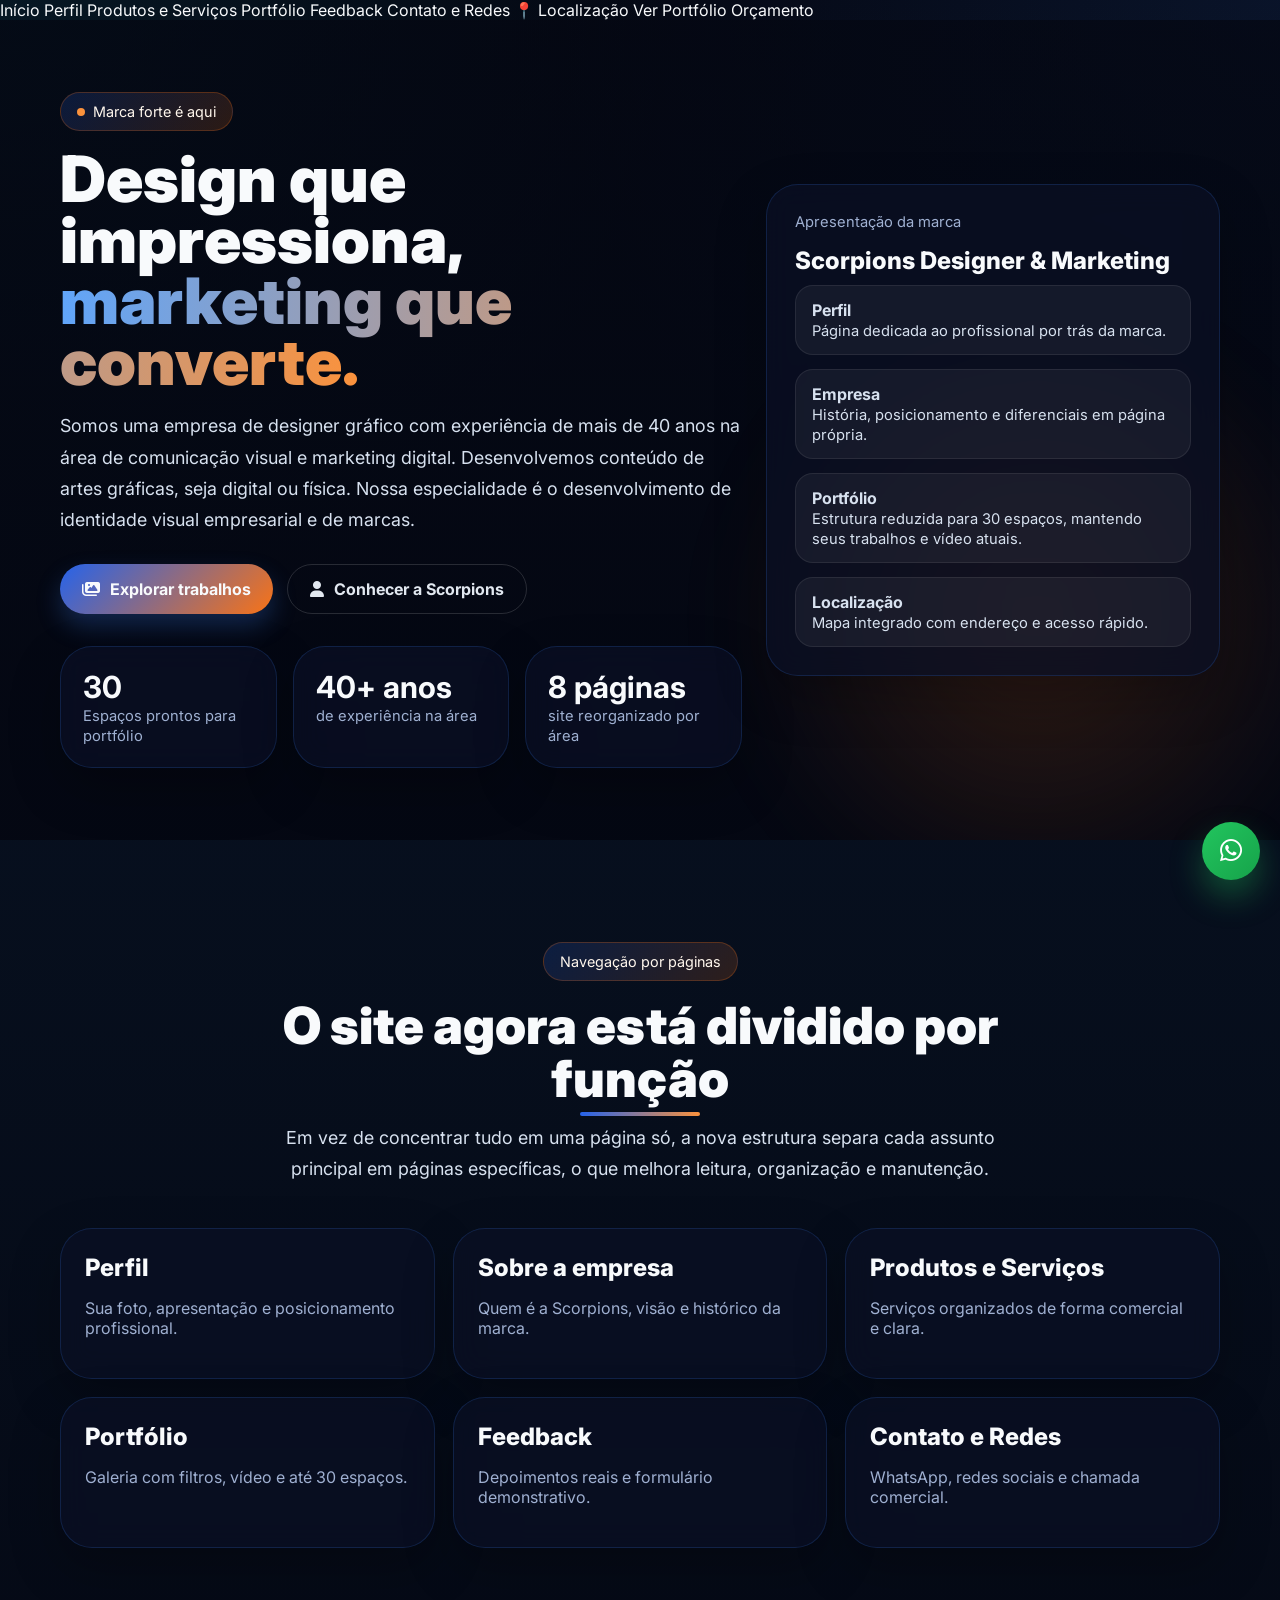
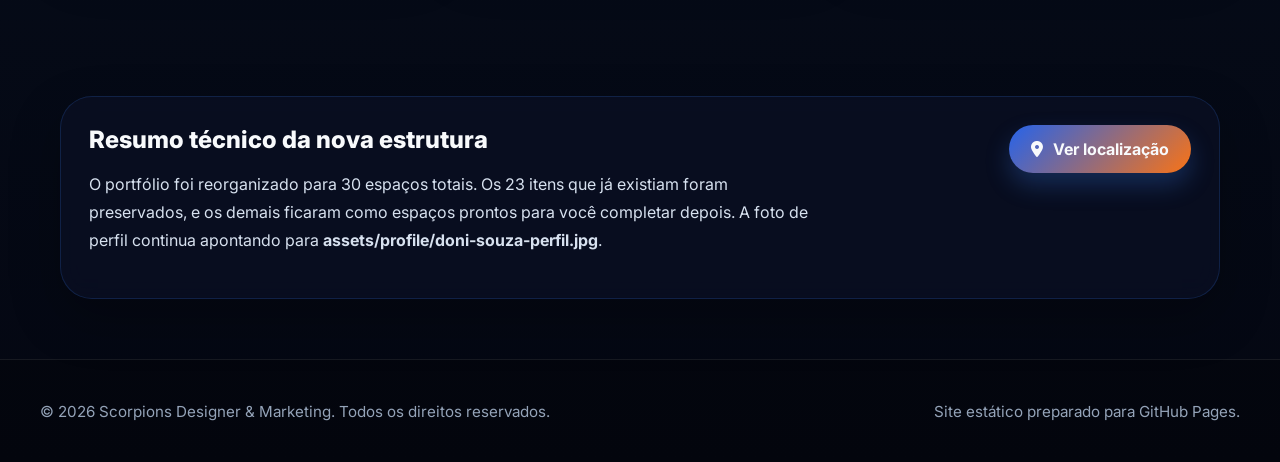
==== index.html @ fc5e5db9 "Update index.html" ====
<!DOCTYPE html>
<html lang="pt-BR">
<head>
  <meta charset="UTF-8" />
  <meta name="viewport" content="width=device-width, initial-scale=1.0" />
  <meta name="description" content="Somos uma empresa de designer gráfico com experiência de mais de 40 anos na área de comunicação visual e marketing digital. Desenvolvemos conteúdo de artes gráficas, seja digital ou física. Nossa especialidade é o desenvolvimento de identidade visual empresarial e de marcas." />
  <meta name="theme-color" content="#050816" />
  <title>Início | Scorpions Designer &amp; Marketing</title>
  <link rel="preconnect" href="https://fonts.googleapis.com">
  <link rel="preconnect" href="https://fonts.gstatic.com" crossorigin>
  <link href="https://fonts.googleapis.com/css2?family=Inter:wght@400;500;600;700;800;900&display=swap" rel="stylesheet">
  <link rel="stylesheet" href="https://cdnjs.cloudflare.com/ajax/libs/font-awesome/6.6.0/css/all.min.css">
  <link rel="stylesheet" href="assets/css/styles.css">
</head>
<body>
  <div class="noise"></div>
  <header class="scorpions-header">
  <div class="scorpions-header-bg">
    <div class="scorpions-header-inner">
      <nav class="scorpions-header-nav">
        <a href="index.html" class="scorpions-nav-btn orange">Início</a>
        <a href="perfil.html" class="scorpions-nav-btn blue">Perfil</a>
        <a href="servicos.html" class="scorpions-nav-btn orange">Produtos e Serviços</a>
        <a href="portfolio.html" class="scorpions-nav-btn blue">Portfólio</a>
        <a href="feedback.html" class="scorpions-nav-btn orange">Feedback</a>
        <a href="contato-redes.html" class="scorpions-nav-btn blue">Contato e Redes</a>
        <a href="localizacao.html" class="scorpions-nav-btn blue">📍 Localização</a>
        <a href="portfolio.html" class="scorpions-nav-btn black">Ver Portfólio</a>
        <a href="https://wa.me/5517981059612?text=Ol%C3%A1!%20Vi%20o%20site%20da%20Scorpions%20Designer%20%26%20Marketing%20e%20quero%20um%20or%C3%A7amento."
           target="_blank"
           rel="noopener noreferrer"
           class="scorpions-nav-btn whatsapp">
          Orçamento
        </a>
      </nav>
    </div>
  </div>
</header>
  
<main>
  <section class="hero">
    <div class="logo-watermark">
      <img src="https://i.postimg.cc/ZYfWFpmx/LOGO_SCORPIONS_2024_02.png" alt="">
    </div>
    <div class="container hero-grid">
      <div>
        <span class="badge"><span class="dot"></span> Marca forte é aqui</span>
        <h1 class="h1">Design que impressiona, <span class="gradient-text">marketing que converte.</span></h1>
        <p class="lead">Somos uma empresa de designer gráfico com experiência de mais de 40 anos na área de comunicação visual e marketing digital. Desenvolvemos conteúdo de artes gráficas, seja digital ou física. Nossa especialidade é o desenvolvimento de identidade visual empresarial e de marcas.</p>
        <div class="hero-actions" style="margin-top:28px">
          <a href="portfolio.html" class="btn"><i class="fa-solid fa-images"></i>Explorar trabalhos</a>
          <a href="perfil.html" class="btn-ghost"><i class="fa-solid fa-user"></i>Conhecer a Scorpions</a>
        </div>
        <div class="kpis">
          <div class="glass kpi"><strong>30</strong><span class="muted small">Espaços prontos para portfólio</span></div>
          <div class="glass kpi"><strong>40+ anos</strong><span class="muted small">de experiência na área</span></div>
          <div class="glass kpi"><strong>8 páginas</strong><span class="muted small">site reorganizado por área</span></div>
        </div>
      </div>
      <div class="glass panel">
        <p class="small muted" style="margin-top:0">Apresentação da marca</p>
        <h2 class="h3">Scorpions Designer & Marketing</h2>
        <div class="callout-list">
          <div class="notice"><strong>Perfil</strong><br><span class="small">Página dedicada ao profissional por trás da marca.</span></div>
          <div class="notice"><strong>Empresa</strong><br><span class="small">História, posicionamento e diferenciais em página própria.</span></div>
          <div class="notice"><strong>Portfólio</strong><br><span class="small">Estrutura reduzida para 30 espaços, mantendo seus trabalhos e vídeo atuais.</span></div>
          <div class="notice"><strong>Localização</strong><br><span class="small">Mapa integrado com endereço e acesso rápido.</span></div>
        </div>
      </div>
    </div>
  </section>

  <section class="section">
    <div class="container">
      <div class="section-header">
        <p class="badge" style="margin-bottom:18px">Navegação por páginas</p>
        <h2 class="h2 glow-line">O site agora está dividido por função</h2>
        <p class="lead">Em vez de concentrar tudo em uma página só, a nova estrutura separa cada assunto principal em páginas específicas, o que melhora leitura, organização e manutenção.</p>
      </div>
      <div class="quick-nav">
        <a class="glass card-link" href="perfil.html"><h3 class="h3">Perfil</h3><p class="muted">Sua foto, apresentação e posicionamento profissional.</p></a>
        <a class="glass card-link" href="empresa.html"><h3 class="h3">Sobre a empresa</h3><p class="muted">Quem é a Scorpions, visão e histórico da marca.</p></a>
        <a class="glass card-link" href="servicos.html"><h3 class="h3">Produtos e Serviços</h3><p class="muted">Serviços organizados de forma comercial e clara.</p></a>
        <a class="glass card-link" href="portfolio.html"><h3 class="h3">Portfólio</h3><p class="muted">Galeria com filtros, vídeo e até 30 espaços.</p></a>
        <a class="glass card-link" href="feedback.html"><h3 class="h3">Feedback</h3><p class="muted">Depoimentos reais e formulário demonstrativo.</p></a>
        <a class="glass card-link" href="contato-redes.html"><h3 class="h3">Contato e Redes</h3><p class="muted">WhatsApp, redes sociais e chamada comercial.</p></a>
      </div>
    </div>
  </section>

  <section class="section-tight">
    <div class="container">
      <div class="glass panel split-action">
        <div style="max-width:720px">
          <h3 class="h3">Resumo técnico da nova estrutura</h3>
          <p class="lead" style="font-size:1rem">O portfólio foi reorganizado para 30 espaços totais. Os 23 itens que já existiam foram preservados, e os demais ficaram como espaços prontos para você completar depois. A foto de perfil continua apontando para <strong>assets/profile/doni-souza-perfil.jpg</strong>.</p>
        </div>
        <a href="localizacao.html" class="btn"><i class="fa-solid fa-location-dot"></i>Ver localização</a>
      </div>
    </div>
  </section>
</main>

  
    <footer class="footer">
      <div class="container footer-inner">
        <p>© 2026 Scorpions Designer & Marketing. Todos os direitos reservados.</p>
        <p>Site estático preparado para GitHub Pages.</p>
      </div>
    </footer>
    <a class="whatsapp-float" href="https://wa.me/5517981059612?text=Olá!%20Vi%20o%20site%20da%20Scorpions%20Designer%20&%20Marketing%20e%20quero%20um%20orçamento." target="_blank" rel="noopener noreferrer" aria-label="WhatsApp">
      <i class="fa-brands fa-whatsapp"></i>
    </a>
    <script src="assets/js/site.js"></script>
    
</body>
</html>
---- assets/css/styles.css ----
:root{
  --bg:#050816;
  --bg-soft:#0a1024;
  --card:rgba(10,16,36,.72);
  --line:rgba(59,130,246,.18);
  --text:#f8fafc;
  --muted:#9fb0d1;
  --primary:#2563eb;
  --primary-2:#f97316;
  --accent:#fb923c;
  --success:#22c55e;
}
*{box-sizing:border-box;scroll-behavior:smooth}
body{
  margin:0;
  font-family:'Inter',system-ui,sans-serif;
  color:var(--text);
  background:
    radial-gradient(circle at top left, rgba(34,211,238,.08), transparent 28%),
    radial-gradient(circle at top right, rgba(59,130,246,.10), transparent 30%),
    linear-gradient(180deg, #040712 0%, #07101f 35%, #040712 100%);
}
a{text-decoration:none;color:inherit}
img{max-width:100%;display:block}
.noise{
  position:fixed;inset:0;pointer-events:none;opacity:.04;
  background-image:radial-gradient(#fff .5px, transparent .5px);
  background-size:14px 14px;z-index:60;mix-blend-mode:soft-light;
}
.site-header{
  position:sticky;top:0;z-index:50;
  border-bottom:1px solid rgba(255,255,255,.08);
  background:rgba(4,7,18,.78);
  backdrop-filter:blur(16px);
}
.container{max-width:1200px;margin:0 auto;padding:0 20px}
.navbar{min-height:80px;display:flex;align-items:center;justify-content:space-between;gap:20px}
.brand{display:flex;align-items:center;gap:12px;min-width:0}
.brand img{height:48px;width:auto}
.brand-title{font-weight:900;letter-spacing:.25em;font-size:.95rem;line-height:1}
.brand-sub{font-size:.86rem;color:var(--muted)}
.nav-links{display:flex;flex-wrap:wrap;gap:18px;align-items:center;justify-content:center}
.nav-links a{color:#cbd5e1;font-size:.95rem;transition:.25s}
.nav-links a:hover,.nav-links a.active{color:#fff}
.nav-actions{display:flex;align-items:center;gap:12px}
.btn,.btn-ghost{
  display:inline-flex;align-items:center;gap:10px;
  padding:14px 22px;border-radius:999px;font-weight:700;transition:.25s;
}
.btn{
  background:linear-gradient(135deg,var(--primary),var(--primary-2));
  box-shadow:0 12px 24px rgba(59,130,246,.25);
}
.btn:hover{filter:brightness(1.08)}
.btn-ghost{border:1px solid rgba(255,255,255,.14);color:#e2e8f0}
.btn-ghost:hover{border-color:rgba(249,115,22,.35);color:#fff}
.section{padding:88px 0}
.section-tight{padding:60px 0}
.hero{
  position:relative;overflow:hidden;min-height:calc(100vh - 80px);
  display:flex;align-items:center;
}
.hero::before{
  content:"";position:absolute;inset:0;z-index:-3;
  background:
    linear-gradient(180deg, rgba(4,7,18,.76), rgba(4,7,18,.96)),
    url('https://images.unsplash.com/photo-1516321318423-f06f85e504b3?q=80&w=1600&auto=format&fit=crop') center/cover no-repeat;
}
.hero::after{
  content:"";position:absolute;right:-10%;bottom:-18%;z-index:-2;
  width:min(58vw,760px);aspect-ratio:1;
  background:radial-gradient(circle, rgba(249,115,22,.18), transparent 60%);
  filter:blur(40px);
}
.logo-watermark{
  position:absolute;inset:0;display:grid;place-items:center;opacity:.10;pointer-events:none;z-index:-1;
}
.logo-watermark img{width:min(82vw,900px);filter:drop-shadow(0 0 30px rgba(249,115,22,.22)) drop-shadow(0 0 18px rgba(37,99,235,.35))}
.hero-grid,.two-col,.three-col,.four-col,.cards-grid{display:grid;gap:24px}
.hero-grid{grid-template-columns:1.2fr .8fr;align-items:center;min-height:calc(100vh - 80px)}
.two-col{grid-template-columns:1fr 1fr}
.three-col{grid-template-columns:repeat(3,1fr)}
.four-col{grid-template-columns:repeat(4,1fr)}
.cards-grid{grid-template-columns:repeat(3,1fr)}
.glass{
  background:var(--card);backdrop-filter:blur(14px);
  border:1px solid var(--line);box-shadow:0 20px 50px rgba(0,0,0,.25);
  border-radius:32px;
}
.panel{padding:28px}
.badge{
  display:inline-flex;align-items:center;gap:8px;border-radius:999px;
  border:1px solid rgba(249,115,22,.24);background:linear-gradient(135deg, rgba(37,99,235,.18), rgba(249,115,22,.16));
  color:#fff7ed;padding:10px 16px;font-size:.9rem
}
.dot{width:8px;height:8px;border-radius:999px;background:var(--accent)}
.h1{font-size:clamp(2.6rem,5vw,4.7rem);font-weight:900;line-height:.95;margin:18px 0}
.h2{font-size:clamp(2rem,4vw,3.4rem);font-weight:900;line-height:1.02;margin:0 0 14px}
.h3{font-size:1.5rem;font-weight:800;margin:0 0 10px}
.lead{font-size:1.12rem;line-height:1.75;color:#d7e1ef}
.muted{color:var(--muted)}
.gradient-text{
  background:linear-gradient(90deg,#60a5fa,#fb923c);
  -webkit-background-clip:text;background-clip:text;color:transparent;
}
.glow-line{position:relative}
.glow-line::after{
  content:"";position:absolute;left:50%;bottom:-12px;transform:translateX(-50%);
  width:120px;height:4px;border-radius:999px;background:linear-gradient(90deg,var(--primary),var(--accent))
}
.kpis{display:grid;grid-template-columns:repeat(3,1fr);gap:16px;margin-top:32px}
.kpi{padding:22px}
.kpi strong{display:block;font-size:1.9rem}
.card-link,.service-card,.review-card,.portfolio-card{transition:.25s}
.card-link:hover,.service-card:hover,.review-card:hover,.portfolio-card:hover{
  transform:translateY(-6px);border-color:rgba(249,115,22,.35);box-shadow:0 18px 40px rgba(0,0,0,.28)
}
.card-link{padding:24px}
.section-header{max-width:760px;margin:0 auto 44px;text-align:center}
.profile-photo{
  aspect-ratio:1/1;border-radius:28px;overflow:hidden;background:#0b1229;
  border:1px solid rgba(148,163,184,.16)
}
.list-check{display:grid;gap:10px;color:#d8e3ef;padding:0;margin:0;list-style:none}
.list-check li{display:flex;gap:10px;align-items:flex-start}
.list-check i{color:var(--accent);margin-top:4px}
.service-card,.review-card,.mini-card,.location-card{padding:24px}
.portfolio-controls{display:flex;flex-wrap:wrap;gap:12px}
.filter-btn{
  border:1px solid rgba(255,255,255,.15);color:#e2e8f0;background:transparent;
  padding:12px 18px;border-radius:999px;cursor:pointer;transition:.25s
}
.filter-btn.active,.filter-btn:hover{background:linear-gradient(135deg, rgba(37,99,235,.26), rgba(249,115,22,.24));border-color:rgba(249,115,22,.35);color:#fff}
.portfolio-grid{display:grid;grid-template-columns:repeat(4,1fr);gap:20px}
.portfolio-media{
  aspect-ratio:4/5;overflow:hidden;border-radius:26px 26px 0 0;
  background:linear-gradient(135deg, rgba(15,23,42,.98), rgba(30,41,59,.95))
}
.portfolio-media img,.portfolio-media video,.portfolio-media iframe{width:100%;height:100%;border:0;display:block;object-fit:cover}
.portfolio-content{padding:16px 18px}
.portfolio-badge{
  position:absolute;top:12px;right:12px;background:rgba(3,7,18,.75);
  border:1px solid rgba(148,163,184,.22);color:#e2e8f0;border-radius:999px;font-size:.74rem;padding:8px 12px
}
.portfolio-card{overflow:hidden}
.portfolio-card .portfolio-media-wrap{position:relative}
.placeholder-card{opacity:.78}
.feedback-form{display:grid;gap:14px}
.field{display:grid;gap:8px}
.input,.textarea{
  width:100%;border-radius:20px;border:1px solid rgba(255,255,255,.10);
  background:rgba(255,255,255,.05);padding:14px 16px;color:#fff;outline:0
}
.input:focus,.textarea:focus{border-color:rgba(34,211,238,.4)}
.map-frame{width:100%;min-height:420px;border:0;border-radius:26px}
.footer{border-top:1px solid rgba(255,255,255,.08);background:rgba(0,0,0,.28)}
.footer-inner{padding:26px 0;display:flex;gap:12px;justify-content:space-between;align-items:center;color:#94a3b8;font-size:.95rem}
.whatsapp-float{
  position:fixed;right:20px;bottom:20px;z-index:70;width:58px;height:58px;border-radius:999px;
  display:grid;place-items:center;background:linear-gradient(135deg,#22c55e,#16a34a);
  box-shadow:0 16px 32px rgba(34,197,94,.35);color:white;font-size:1.6rem
}
.hero-actions{display:flex;flex-wrap:wrap;gap:14px}
.callout-list{display:grid;gap:14px}
.split-action{display:flex;flex-wrap:wrap;gap:14px;justify-content:space-between;align-items:flex-start}
.quick-nav{display:grid;grid-template-columns:repeat(3,1fr);gap:18px}
.small{font-size:.92rem}
.notice{padding:14px 16px;border-radius:18px;background:rgba(255,255,255,.05);border:1px solid rgba(255,255,255,.08);color:#d7e1ef}
.hidden-mobile{display:inline-flex}
@media (max-width:1100px){
  .hero-grid,.two-col,.three-col,.four-col,.cards-grid,.quick-nav,.portfolio-grid{grid-template-columns:1fr 1fr}
}
@media (max-width:820px){
  .nav-links{display:none}
  .hero-grid,.two-col,.three-col,.four-col,.cards-grid,.quick-nav,.portfolio-grid,.kpis{grid-template-columns:1fr}
  .hidden-mobile{display:none}
  .section{padding:72px 0}
  .panel,.service-card,.review-card,.mini-card,.location-card,.card-link{padding:22px}
  .footer-inner{flex-direction:column;text-align:center}
  .brand-title{font-size:.82rem}
}
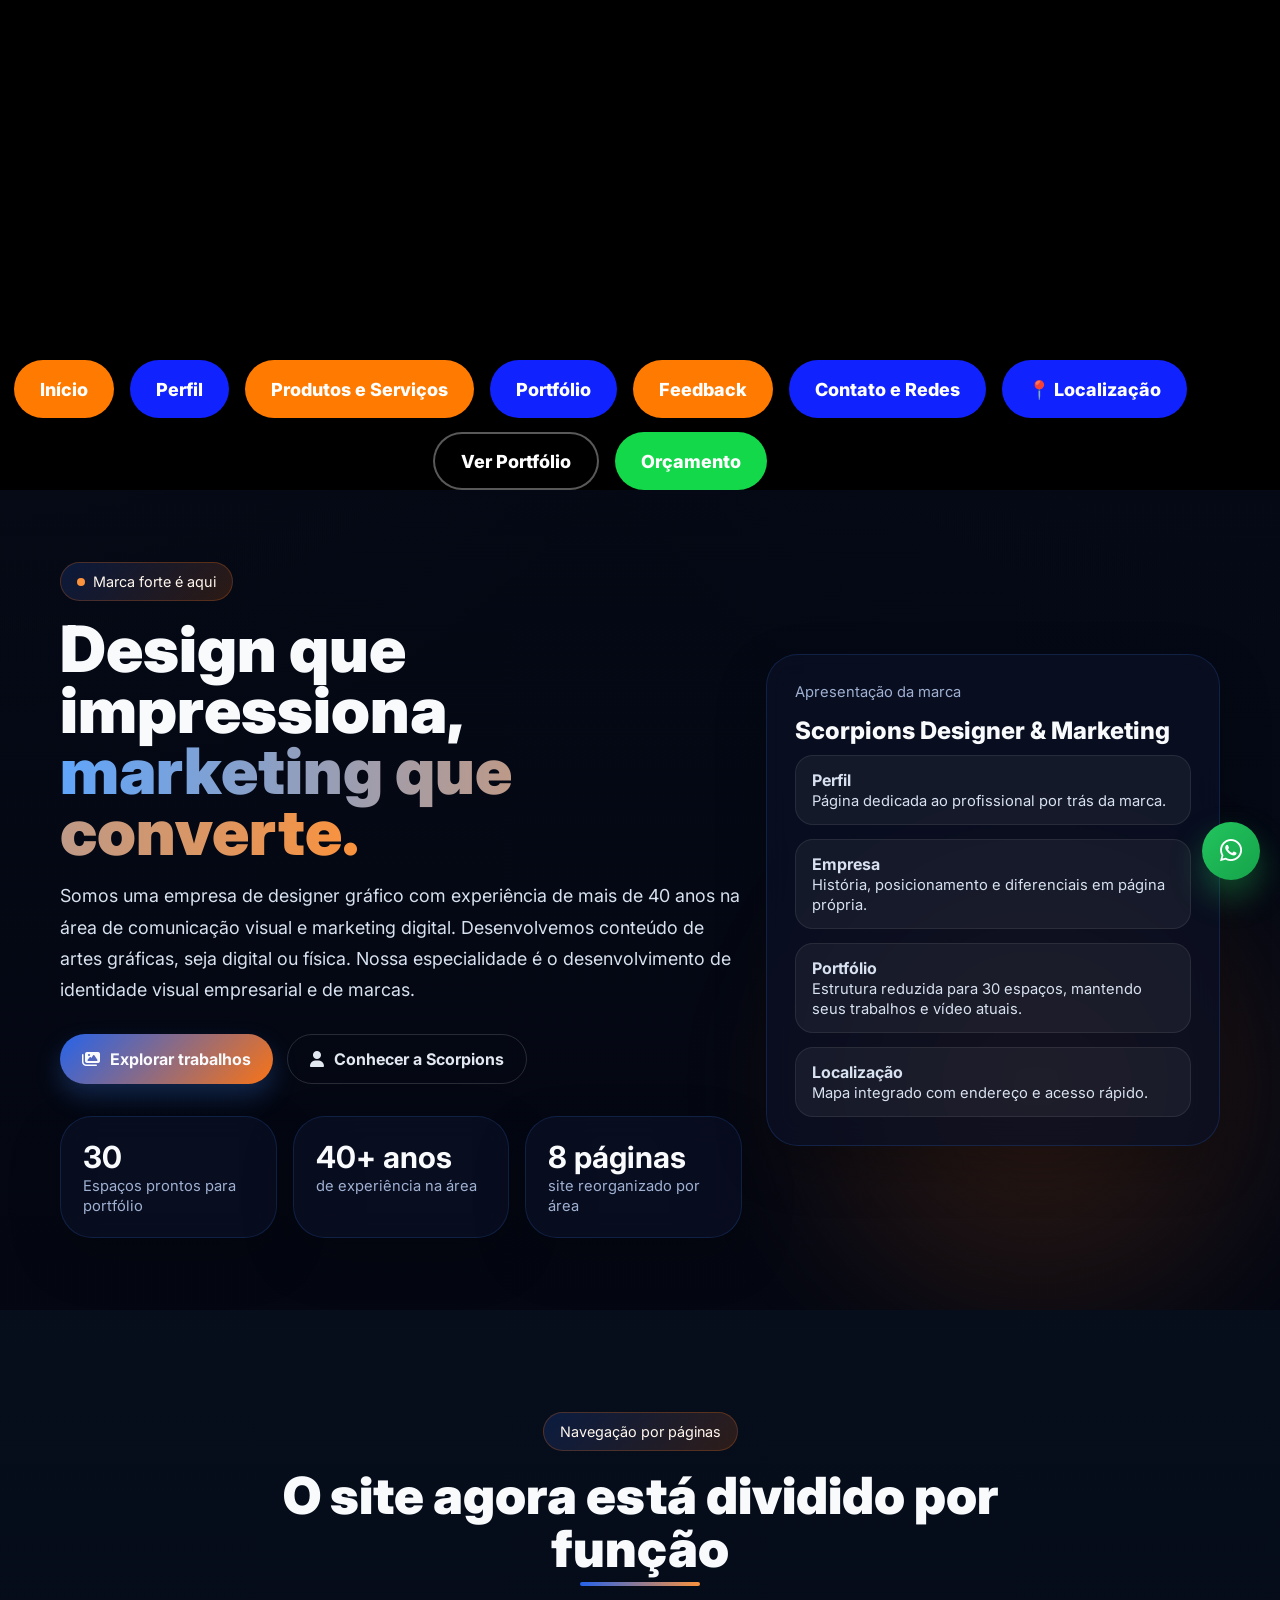
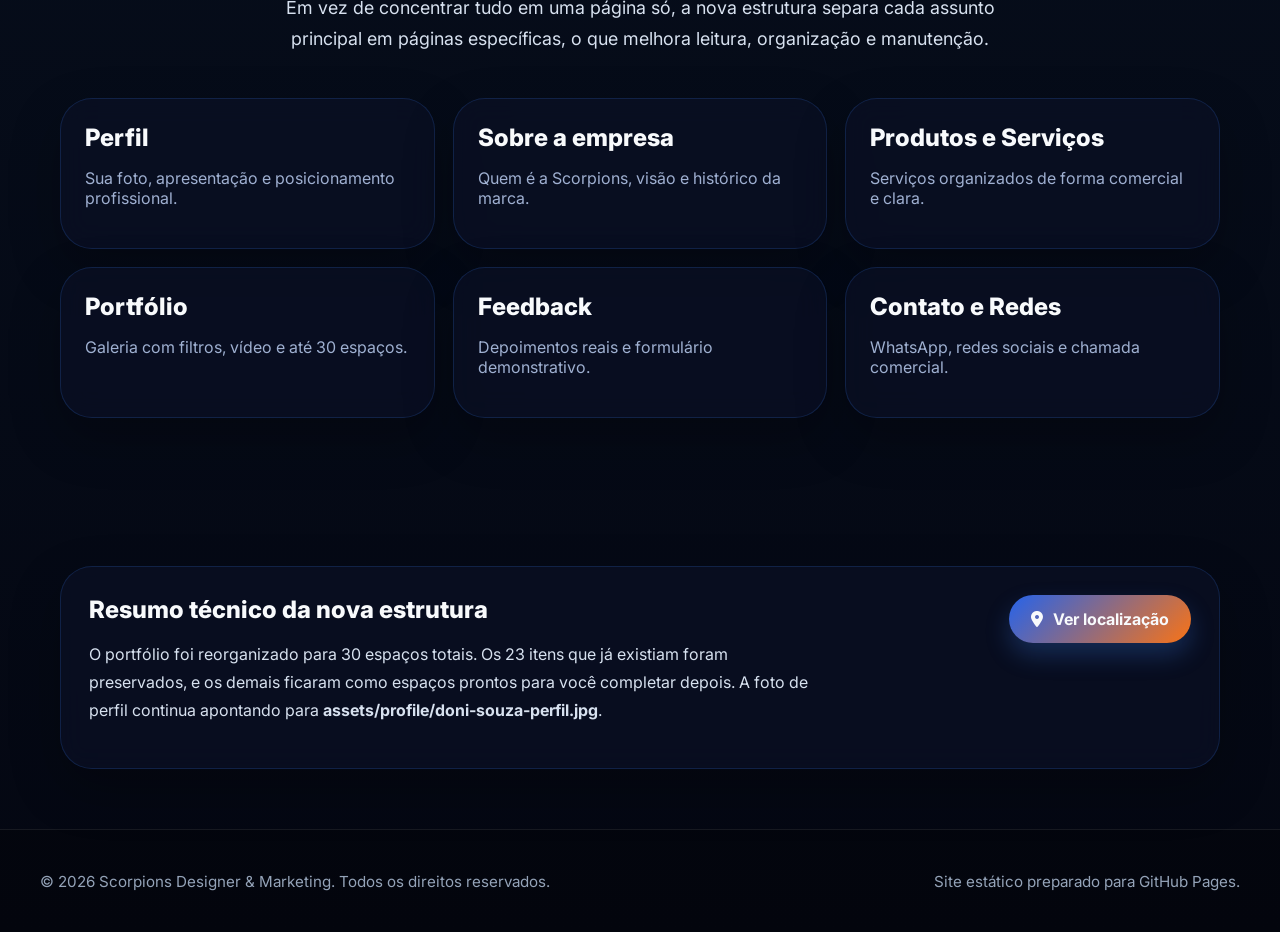
==== commit 2220b42a: "Update index.html" ====
--- a/index.html
+++ b/index.html
@@ -15,25 +15,25 @@
 <body>
   <div class="noise"></div>
   <header class="scorpions-header">
-  <div class="scorpions-header-bg">
-    <div class="scorpions-header-inner">
-      <nav class="scorpions-header-nav">
-        <a href="index.html" class="scorpions-nav-btn orange">Início</a>
-        <a href="perfil.html" class="scorpions-nav-btn blue">Perfil</a>
-        <a href="servicos.html" class="scorpions-nav-btn orange">Produtos e Serviços</a>
-        <a href="portfolio.html" class="scorpions-nav-btn blue">Portfólio</a>
-        <a href="feedback.html" class="scorpions-nav-btn orange">Feedback</a>
-        <a href="contato-redes.html" class="scorpions-nav-btn blue">Contato e Redes</a>
-        <a href="localizacao.html" class="scorpions-nav-btn blue">📍 Localização</a>
-        <a href="portfolio.html" class="scorpions-nav-btn black">Ver Portfólio</a>
-        <a href="https://wa.me/5517981059612?text=Ol%C3%A1!%20Vi%20o%20site%20da%20Scorpions%20Designer%20%26%20Marketing%20e%20quero%20um%20or%C3%A7amento."
-           target="_blank"
-           rel="noopener noreferrer"
-           class="scorpions-nav-btn whatsapp">
-          Orçamento
-        </a>
-      </nav>
-    </div>
+  <div class="scorpions-header-bg"></div>
+
+  <div class="scorpions-header-menu">
+    <nav class="scorpions-header-nav">
+      <a href="index.html" class="scorpions-nav-btn orange">Início</a>
+      <a href="perfil.html" class="scorpions-nav-btn blue">Perfil</a>
+      <a href="servicos.html" class="scorpions-nav-btn orange">Produtos e Serviços</a>
+      <a href="portfolio.html" class="scorpions-nav-btn blue">Portfólio</a>
+      <a href="feedback.html" class="scorpions-nav-btn orange">Feedback</a>
+      <a href="contato-redes.html" class="scorpions-nav-btn blue">Contato e Redes</a>
+      <a href="localizacao.html" class="scorpions-nav-btn blue">📍 Localização</a>
+      <a href="portfolio.html" class="scorpions-nav-btn black">Ver Portfólio</a>
+      <a href="https://wa.me/5517981059612?text=Ol%C3%A1!%20Vi%20o%20site%20da%20Scorpions%20Designer%20%26%20Marketing%20e%20quero%20um%20or%C3%A7amento."
+         target="_blank"
+         rel="noopener noreferrer"
+         class="scorpions-nav-btn whatsapp">
+        Orçamento
+      </a>
+    </nav>
   </div>
 </header>
   
--- a/assets/css/styles.css
+++ b/assets/css/styles.css
@@ -180,3 +180,82 @@
   .footer-inner{flex-direction:column;text-align:center}
   .brand-title{font-size:.82rem}
 }
+.scorpions-header {
+  width: 100%;
+  background: #000;
+}
+
+.scorpions-header-bg {
+  min-height: 360px;
+  background: url("../header/cabecalho-scorpions.png") center center / cover no-repeat;
+  display: flex;
+  align-items: flex-end;
+  justify-content: center;
+  padding: 24px 20px 28px;
+}
+
+.scorpions-header-nav {
+  display: flex;
+  flex-wrap: wrap;
+  justify-content: center;
+  gap: 14px 16px;
+  max-width: 1200px;
+}
+
+.scorpions-nav-btn {
+  display: inline-flex;
+  align-items: center;
+  justify-content: center;
+  min-height: 58px;
+  padding: 0 26px;
+  border-radius: 999px;
+  font-weight: 800;
+  font-size: 18px;
+  text-decoration: none;
+  color: #fff;
+  transition: .2s;
+}
+
+.scorpions-nav-btn:hover {
+  transform: translateY(-2px);
+}
+
+.scorpions-nav-btn.orange {
+  background: #ff7a00;
+}
+
+.scorpions-nav-btn.blue {
+  background: #1023ff;
+}
+
+.scorpions-nav-btn.black {
+  background: #000;
+  border: 2px solid rgba(255,255,255,0.35);
+}
+
+.scorpions-nav-btn.whatsapp {
+  background: #12d84a;
+}
+
+@media (max-width: 820px) {
+  .scorpions-header-bg {
+    min-height: 280px;
+    padding: 18px 14px 22px;
+  }
+
+  .scorpions-nav-btn {
+    min-height: 48px;
+    padding: 0 18px;
+    font-size: 15px;
+  }
+}
+
+@media (max-width: 560px) {
+  .scorpions-nav-btn {
+    width: calc(50% - 8px);
+    min-width: 140px;
+    padding: 12px 14px;
+    text-align: center;
+    line-height: 1.2;
+  }
+}
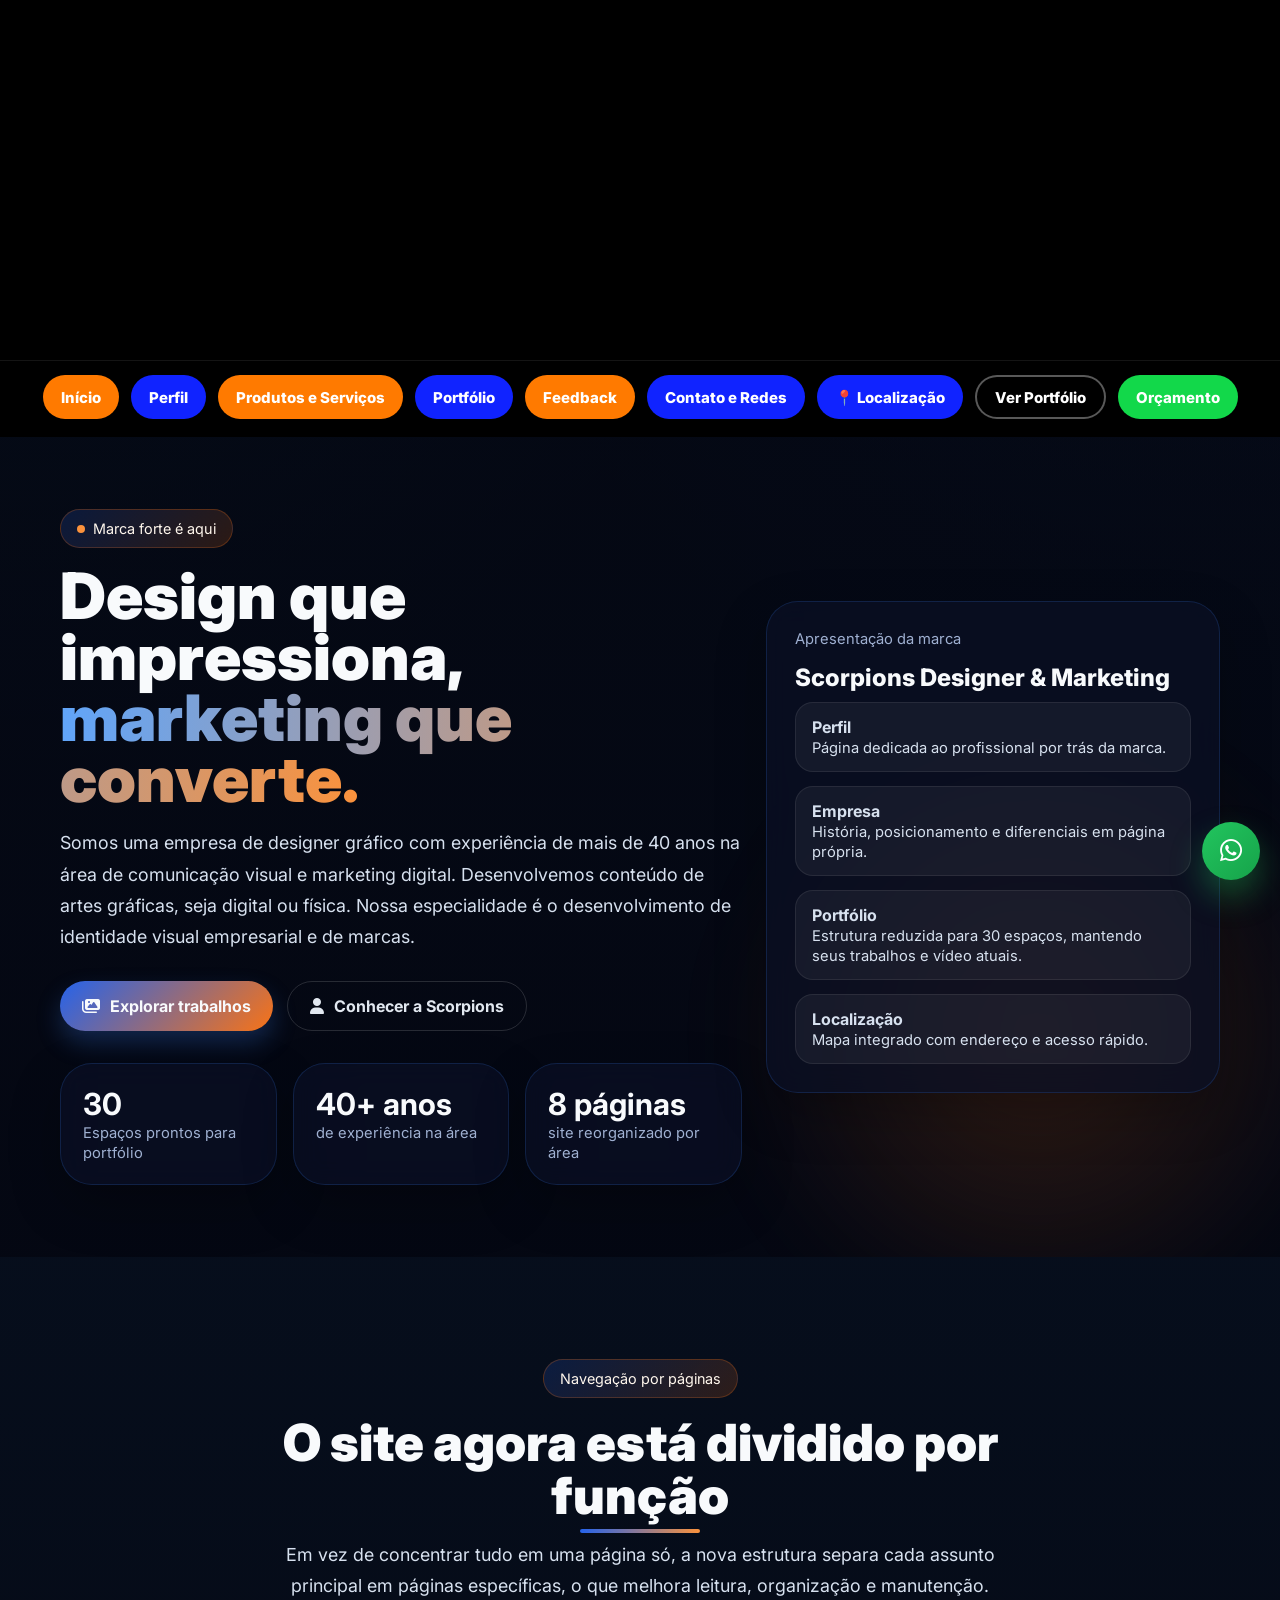
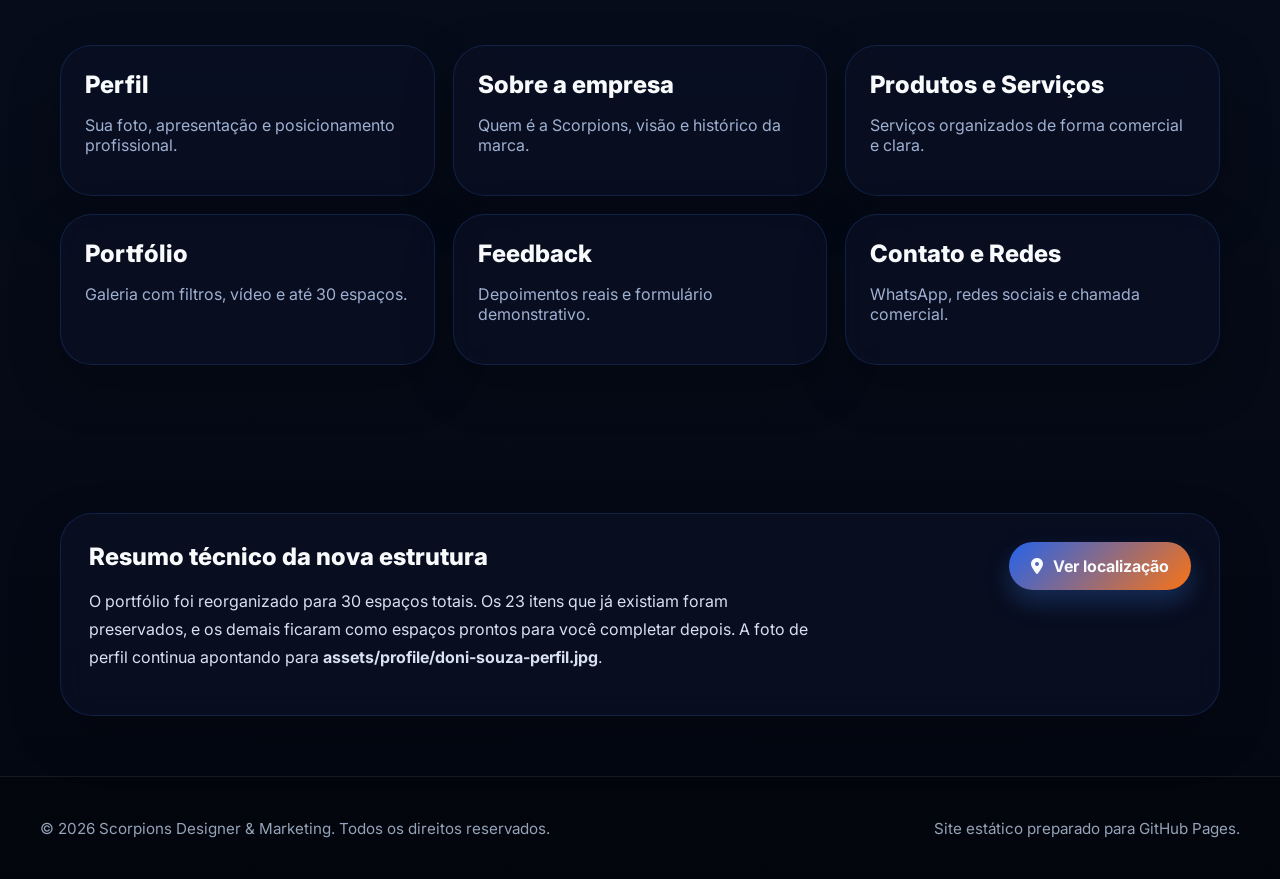
==== commit 5b52b809: "Update index.html" ====
--- a/index.html
+++ b/index.html
@@ -1,6 +1,9 @@
 <!DOCTYPE html>
 <html lang="pt-BR">
 <head>
+  <meta charset="UTF-8">
+  <meta name="google-site-verification" content="google6e9a2081fc88352f.html">
+  <title>Meu site</title>
   <meta charset="UTF-8" />
   <meta name="viewport" content="width=device-width, initial-scale=1.0" />
   <meta name="description" content="Somos uma empresa de designer gráfico com experiência de mais de 40 anos na área de comunicação visual e marketing digital. Desenvolvemos conteúdo de artes gráficas, seja digital ou física. Nossa especialidade é o desenvolvimento de identidade visual empresarial e de marcas." />
--- a/assets/css/styles.css
+++ b/assets/css/styles.css
@@ -259,3 +259,95 @@
     line-height: 1.2;
   }
 }
+.scorpions-header {
+  width: 100%;
+  background: #000;
+}
+
+.scorpions-header-bg {
+  width: 100%;
+  height: 220px;
+  background: url("../header/cabecalho-scorpions.png") center center / cover no-repeat;
+}
+
+.scorpions-header-menu {
+  background: #000;
+  padding: 14px 12px 18px;
+  border-top: 1px solid rgba(255,255,255,0.08);
+}
+
+.scorpions-header-nav {
+  display: flex;
+  flex-wrap: wrap;
+  justify-content: center;
+  gap: 10px 12px;
+  max-width: 1200px;
+  margin: 0 auto;
+}
+
+.scorpions-nav-btn {
+  display: inline-flex;
+  align-items: center;
+  justify-content: center;
+  min-height: 44px;
+  padding: 0 18px;
+  border-radius: 999px;
+  font-weight: 800;
+  font-size: 15px;
+  text-decoration: none;
+  color: #fff;
+  transition: .2s;
+  white-space: nowrap;
+}
+
+.scorpions-nav-btn:hover {
+  transform: translateY(-2px);
+}
+
+.scorpions-nav-btn.orange {
+  background: #ff7a00;
+}
+
+.scorpions-nav-btn.blue {
+  background: #1023ff;
+}
+
+.scorpions-nav-btn.black {
+  background: #000;
+  border: 2px solid rgba(255,255,255,0.35);
+}
+
+.scorpions-nav-btn.whatsapp {
+  background: #12d84a;
+}
+
+@media (max-width: 820px) {
+  .scorpions-header-bg {
+    height: 170px;
+  }
+
+  .scorpions-nav-btn {
+    min-height: 40px;
+    padding: 0 14px;
+    font-size: 14px;
+  }
+}
+
+@media (max-width: 560px) {
+  .scorpions-header-bg {
+    height: 130px;
+  }
+
+  .scorpions-header-nav {
+    gap: 8px;
+  }
+
+  .scorpions-nav-btn {
+    width: calc(50% - 6px);
+    min-width: 130px;
+    white-space: normal;
+    text-align: center;
+    line-height: 1.2;
+    padding: 10px 12px;
+  }
+}
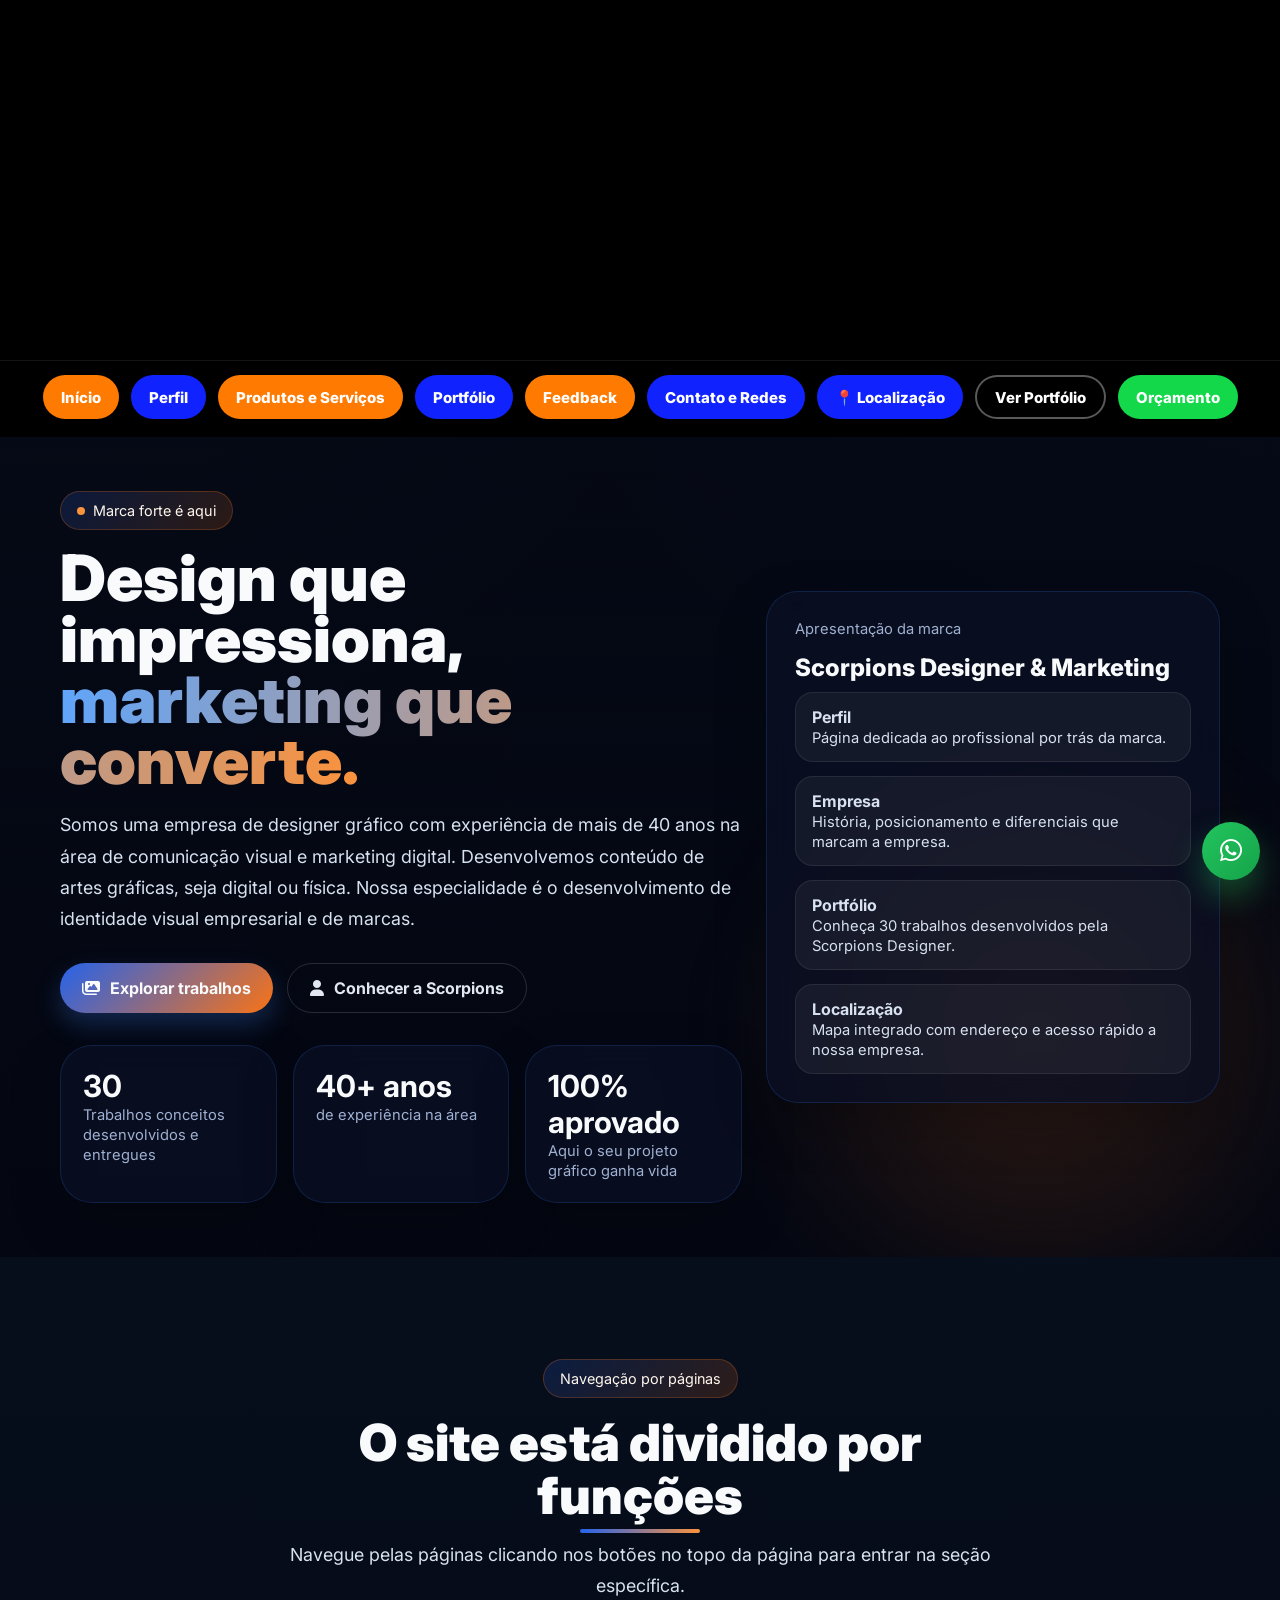
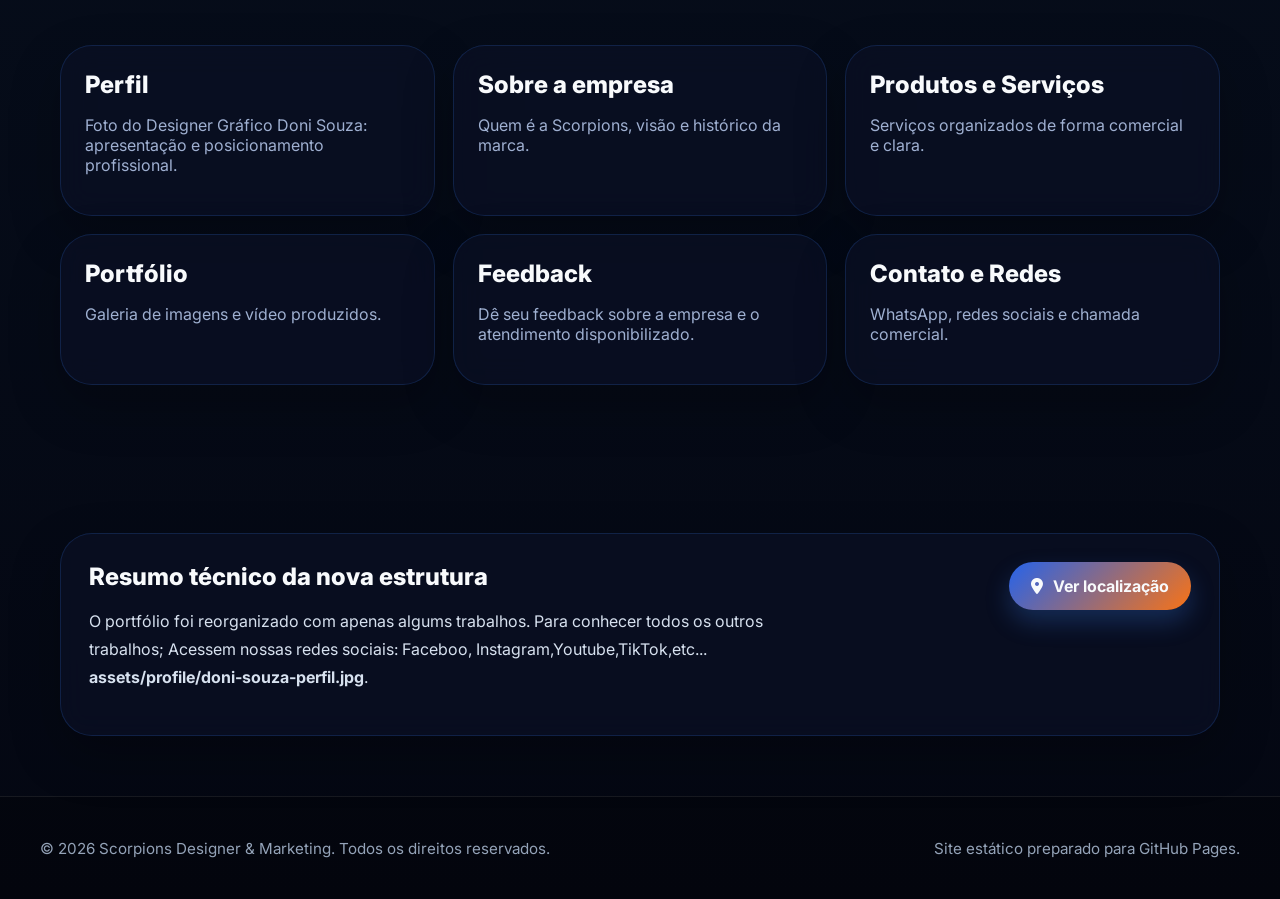
==== commit eaef51ca: "Update index.html" ====
--- a/index.html
+++ b/index.html
@@ -1,9 +1,6 @@
 <!DOCTYPE html>
 <html lang="pt-BR">
 <head>
-  <meta charset="UTF-8">
-  <meta name="google-site-verification" content="google6e9a2081fc88352f.html">
-  <title>Meu site</title>
   <meta charset="UTF-8" />
   <meta name="viewport" content="width=device-width, initial-scale=1.0" />
   <meta name="description" content="Somos uma empresa de designer gráfico com experiência de mais de 40 anos na área de comunicação visual e marketing digital. Desenvolvemos conteúdo de artes gráficas, seja digital ou física. Nossa especialidade é o desenvolvimento de identidade visual empresarial e de marcas." />
@@ -55,9 +52,9 @@
           <a href="perfil.html" class="btn-ghost"><i class="fa-solid fa-user"></i>Conhecer a Scorpions</a>
         </div>
         <div class="kpis">
-          <div class="glass kpi"><strong>30</strong><span class="muted small">Espaços prontos para portfólio</span></div>
+          <div class="glass kpi"><strong>30</strong><span class="muted small">Trabalhos conceitos desenvolvidos e entregues</span></div>
           <div class="glass kpi"><strong>40+ anos</strong><span class="muted small">de experiência na área</span></div>
-          <div class="glass kpi"><strong>8 páginas</strong><span class="muted small">site reorganizado por área</span></div>
+          <div class="glass kpi"><strong>100% aprovado</strong><span class="muted small">Aqui o seu projeto gráfico ganha vida</span></div>
         </div>
       </div>
       <div class="glass panel">
@@ -65,9 +62,9 @@
         <h2 class="h3">Scorpions Designer & Marketing</h2>
         <div class="callout-list">
           <div class="notice"><strong>Perfil</strong><br><span class="small">Página dedicada ao profissional por trás da marca.</span></div>
-          <div class="notice"><strong>Empresa</strong><br><span class="small">História, posicionamento e diferenciais em página própria.</span></div>
-          <div class="notice"><strong>Portfólio</strong><br><span class="small">Estrutura reduzida para 30 espaços, mantendo seus trabalhos e vídeo atuais.</span></div>
-          <div class="notice"><strong>Localização</strong><br><span class="small">Mapa integrado com endereço e acesso rápido.</span></div>
+          <div class="notice"><strong>Empresa</strong><br><span class="small">História, posicionamento e diferenciais que marcam a empresa.</span></div>
+          <div class="notice"><strong>Portfólio</strong><br><span class="small">Conheça 30 trabalhos desenvolvidos pela Scorpions Designer.</span></div>
+          <div class="notice"><strong>Localização</strong><br><span class="small">Mapa integrado com endereço e acesso rápido a nossa empresa.</span></div>
         </div>
       </div>
     </div>
@@ -77,15 +74,15 @@
     <div class="container">
       <div class="section-header">
         <p class="badge" style="margin-bottom:18px">Navegação por páginas</p>
-        <h2 class="h2 glow-line">O site agora está dividido por função</h2>
-        <p class="lead">Em vez de concentrar tudo em uma página só, a nova estrutura separa cada assunto principal em páginas específicas, o que melhora leitura, organização e manutenção.</p>
+        <h2 class="h2 glow-line">O site está dividido por funções</h2>
+        <p class="lead">Navegue pelas páginas clicando nos botões no topo da página para entrar na seção específica.</p>
       </div>
       <div class="quick-nav">
-        <a class="glass card-link" href="perfil.html"><h3 class="h3">Perfil</h3><p class="muted">Sua foto, apresentação e posicionamento profissional.</p></a>
+        <a class="glass card-link" href="perfil.html"><h3 class="h3">Perfil</h3><p class="muted">Foto do Designer Gráfico Doni Souza: apresentação e posicionamento profissional.</p></a>
         <a class="glass card-link" href="empresa.html"><h3 class="h3">Sobre a empresa</h3><p class="muted">Quem é a Scorpions, visão e histórico da marca.</p></a>
         <a class="glass card-link" href="servicos.html"><h3 class="h3">Produtos e Serviços</h3><p class="muted">Serviços organizados de forma comercial e clara.</p></a>
-        <a class="glass card-link" href="portfolio.html"><h3 class="h3">Portfólio</h3><p class="muted">Galeria com filtros, vídeo e até 30 espaços.</p></a>
-        <a class="glass card-link" href="feedback.html"><h3 class="h3">Feedback</h3><p class="muted">Depoimentos reais e formulário demonstrativo.</p></a>
+        <a class="glass card-link" href="portfolio.html"><h3 class="h3">Portfólio</h3><p class="muted">Galeria de imagens e vídeo produzidos.</p></a>
+        <a class="glass card-link" href="feedback.html"><h3 class="h3">Feedback</h3><p class="muted">Dê seu feedback sobre a empresa e o atendimento disponibilizado.</p></a>
         <a class="glass card-link" href="contato-redes.html"><h3 class="h3">Contato e Redes</h3><p class="muted">WhatsApp, redes sociais e chamada comercial.</p></a>
       </div>
     </div>
@@ -96,7 +93,7 @@
       <div class="glass panel split-action">
         <div style="max-width:720px">
           <h3 class="h3">Resumo técnico da nova estrutura</h3>
-          <p class="lead" style="font-size:1rem">O portfólio foi reorganizado para 30 espaços totais. Os 23 itens que já existiam foram preservados, e os demais ficaram como espaços prontos para você completar depois. A foto de perfil continua apontando para <strong>assets/profile/doni-souza-perfil.jpg</strong>.</p>
+          <p class="lead" style="font-size:1rem">O portfólio foi reorganizado com apenas algums trabalhos. Para conhecer todos os outros trabalhos; Acessem nossas redes sociais: Faceboo, Instagram,Youtube,TikTok,etc... <strong>assets/profile/doni-souza-perfil.jpg</strong>.</p>
         </div>
         <a href="localizacao.html" class="btn"><i class="fa-solid fa-location-dot"></i>Ver localização</a>
       </div>
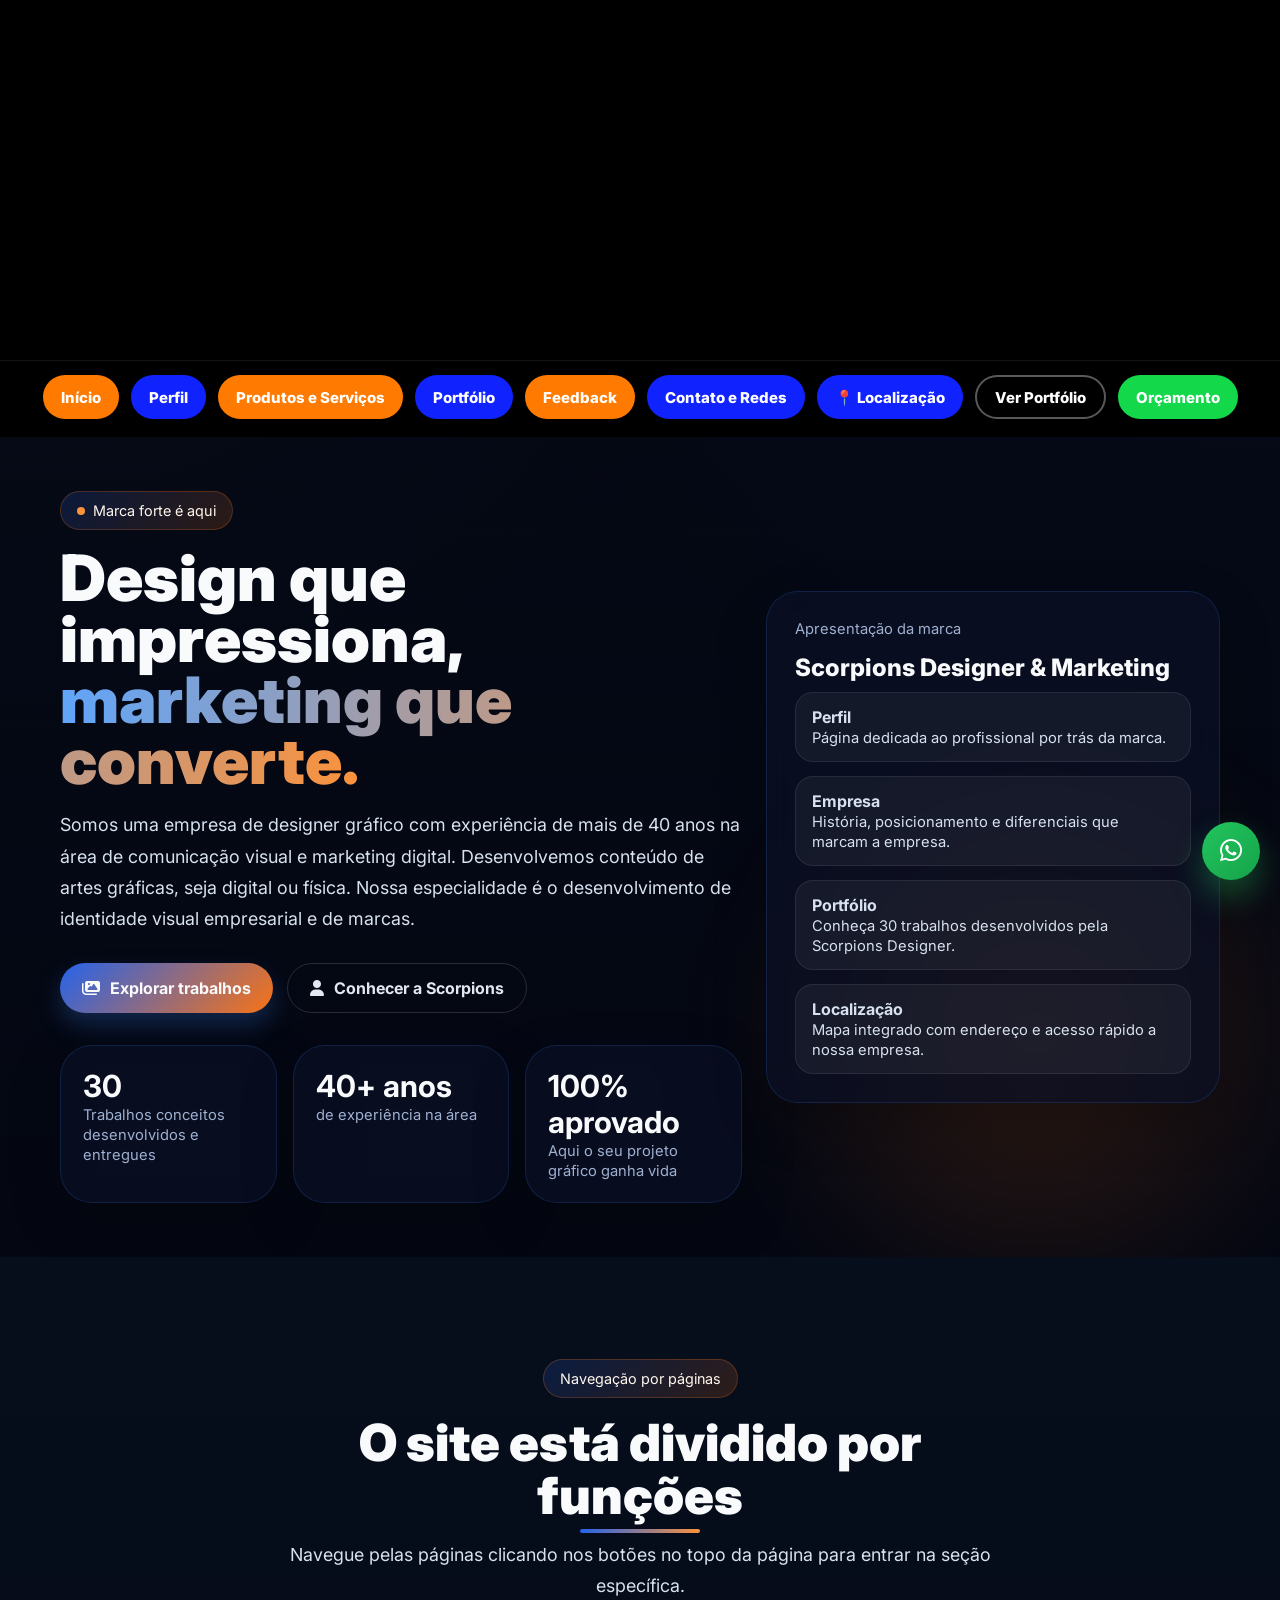
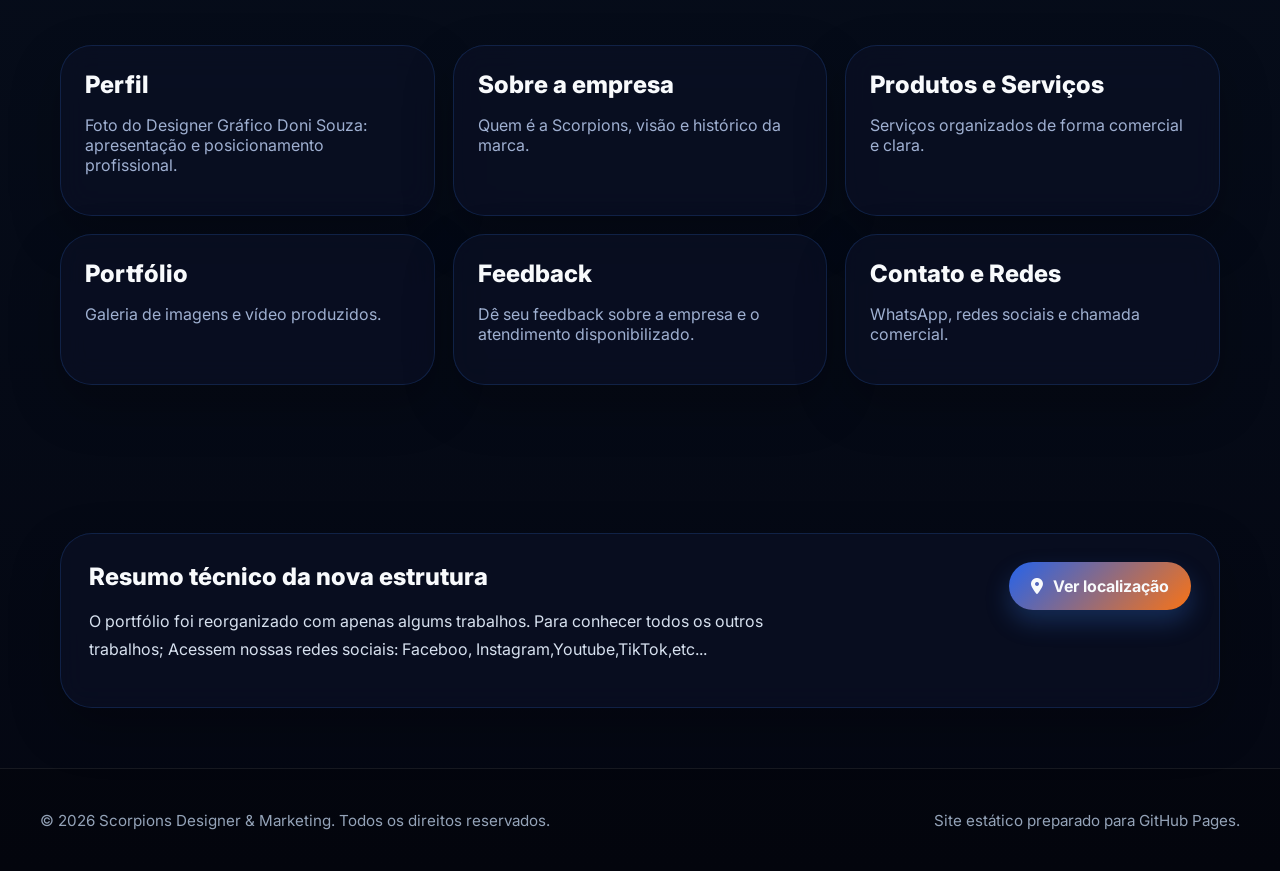
==== commit 2cb868e2: "Update index.html" ====
--- a/index.html
+++ b/index.html
@@ -93,7 +93,7 @@
       <div class="glass panel split-action">
         <div style="max-width:720px">
           <h3 class="h3">Resumo técnico da nova estrutura</h3>
-          <p class="lead" style="font-size:1rem">O portfólio foi reorganizado com apenas algums trabalhos. Para conhecer todos os outros trabalhos; Acessem nossas redes sociais: Faceboo, Instagram,Youtube,TikTok,etc... <strong>assets/profile/doni-souza-perfil.jpg</strong>.</p>
+          <p class="lead" style="font-size:1rem">O portfólio foi reorganizado com apenas algums trabalhos. Para conhecer todos os outros trabalhos; Acessem nossas redes sociais: Faceboo, Instagram,Youtube,TikTok,etc...
         </div>
         <a href="localizacao.html" class="btn"><i class="fa-solid fa-location-dot"></i>Ver localização</a>
       </div>
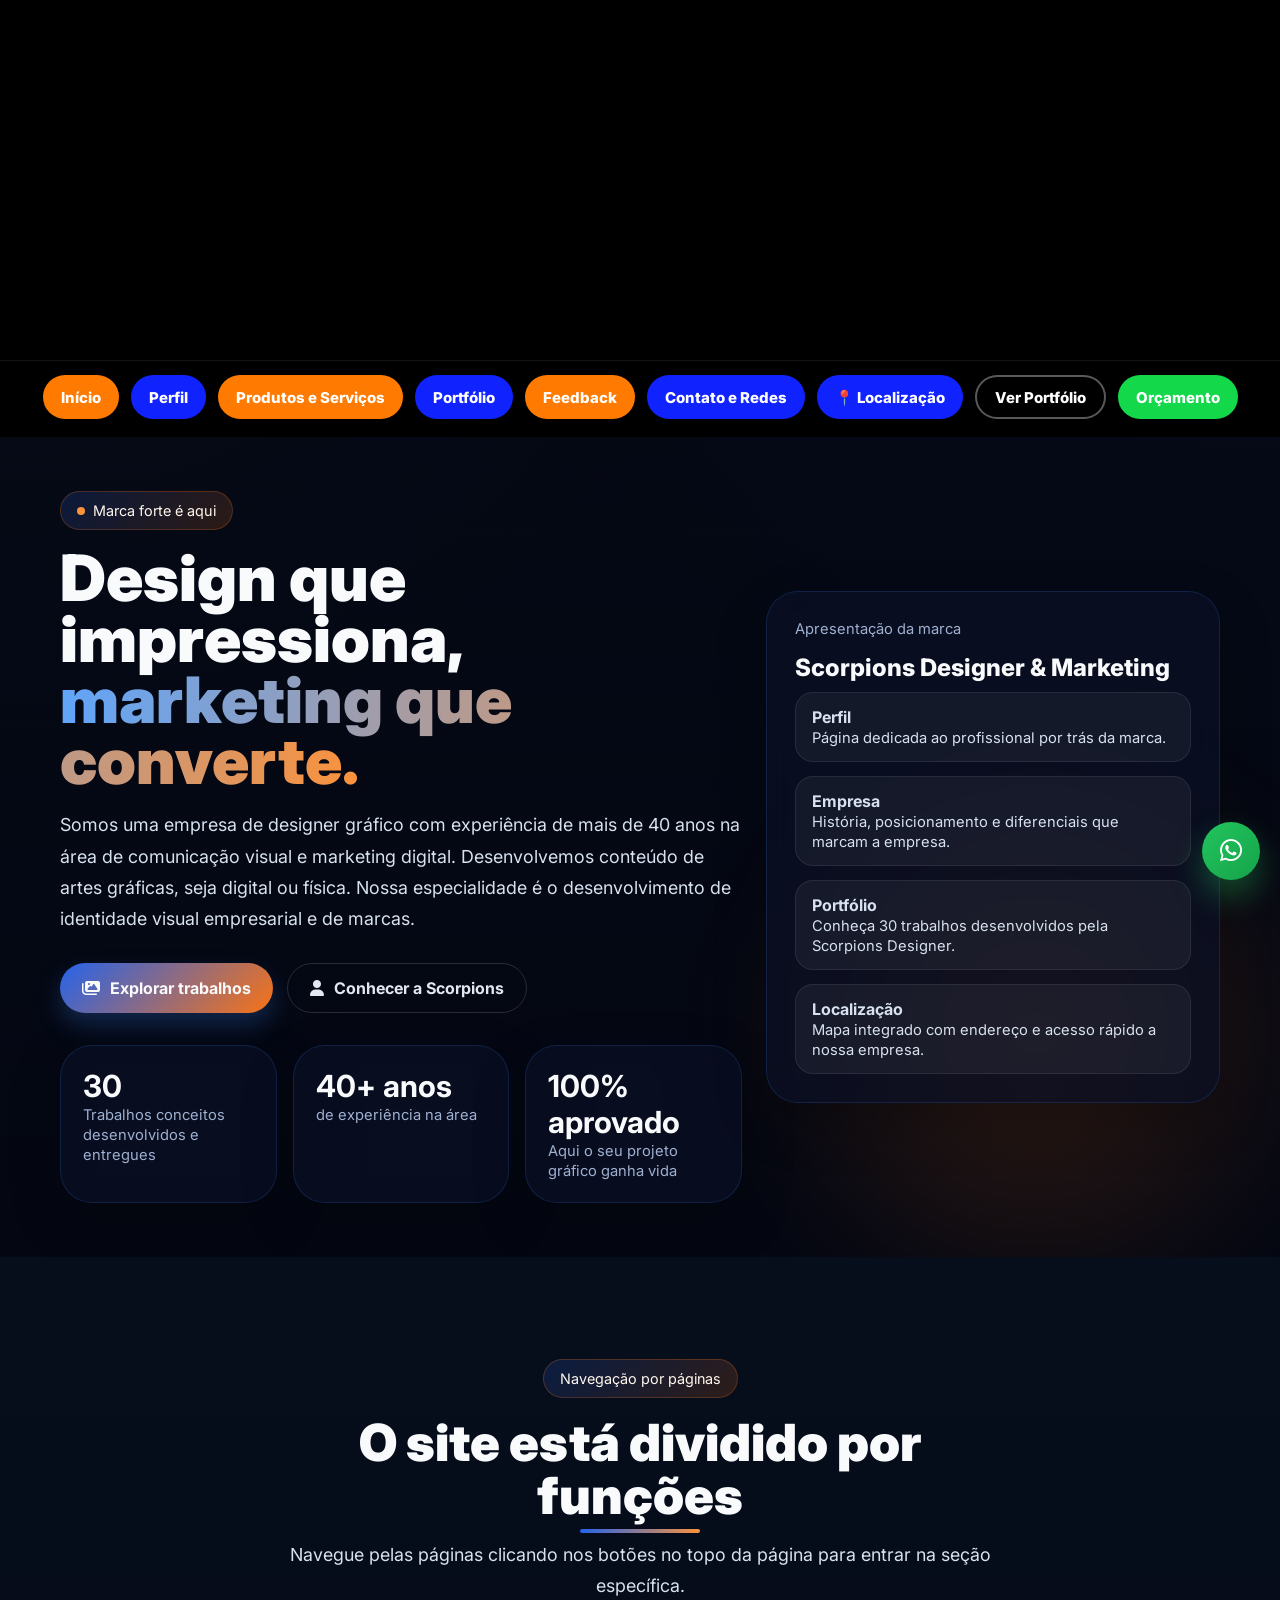
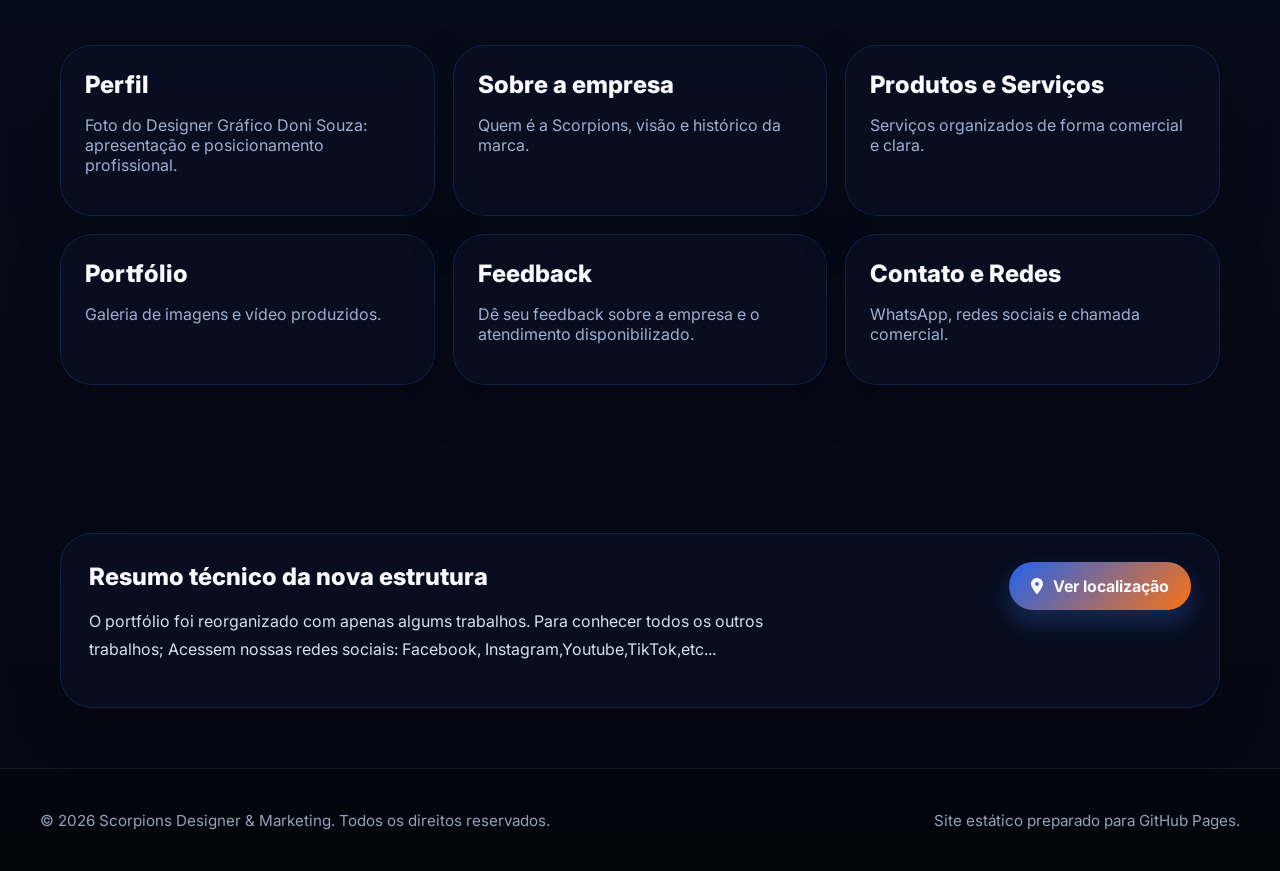
==== commit 2402126c: "Update index.html" ====
--- a/index.html
+++ b/index.html
@@ -93,7 +93,7 @@
       <div class="glass panel split-action">
         <div style="max-width:720px">
           <h3 class="h3">Resumo técnico da nova estrutura</h3>
-          <p class="lead" style="font-size:1rem">O portfólio foi reorganizado com apenas algums trabalhos. Para conhecer todos os outros trabalhos; Acessem nossas redes sociais: Faceboo, Instagram,Youtube,TikTok,etc...
+          <p class="lead" style="font-size:1rem">O portfólio foi reorganizado com apenas algums trabalhos. Para conhecer todos os outros trabalhos; Acessem nossas redes sociais: Facebook, Instagram,Youtube,TikTok,etc...
         </div>
         <a href="localizacao.html" class="btn"><i class="fa-solid fa-location-dot"></i>Ver localização</a>
       </div>
